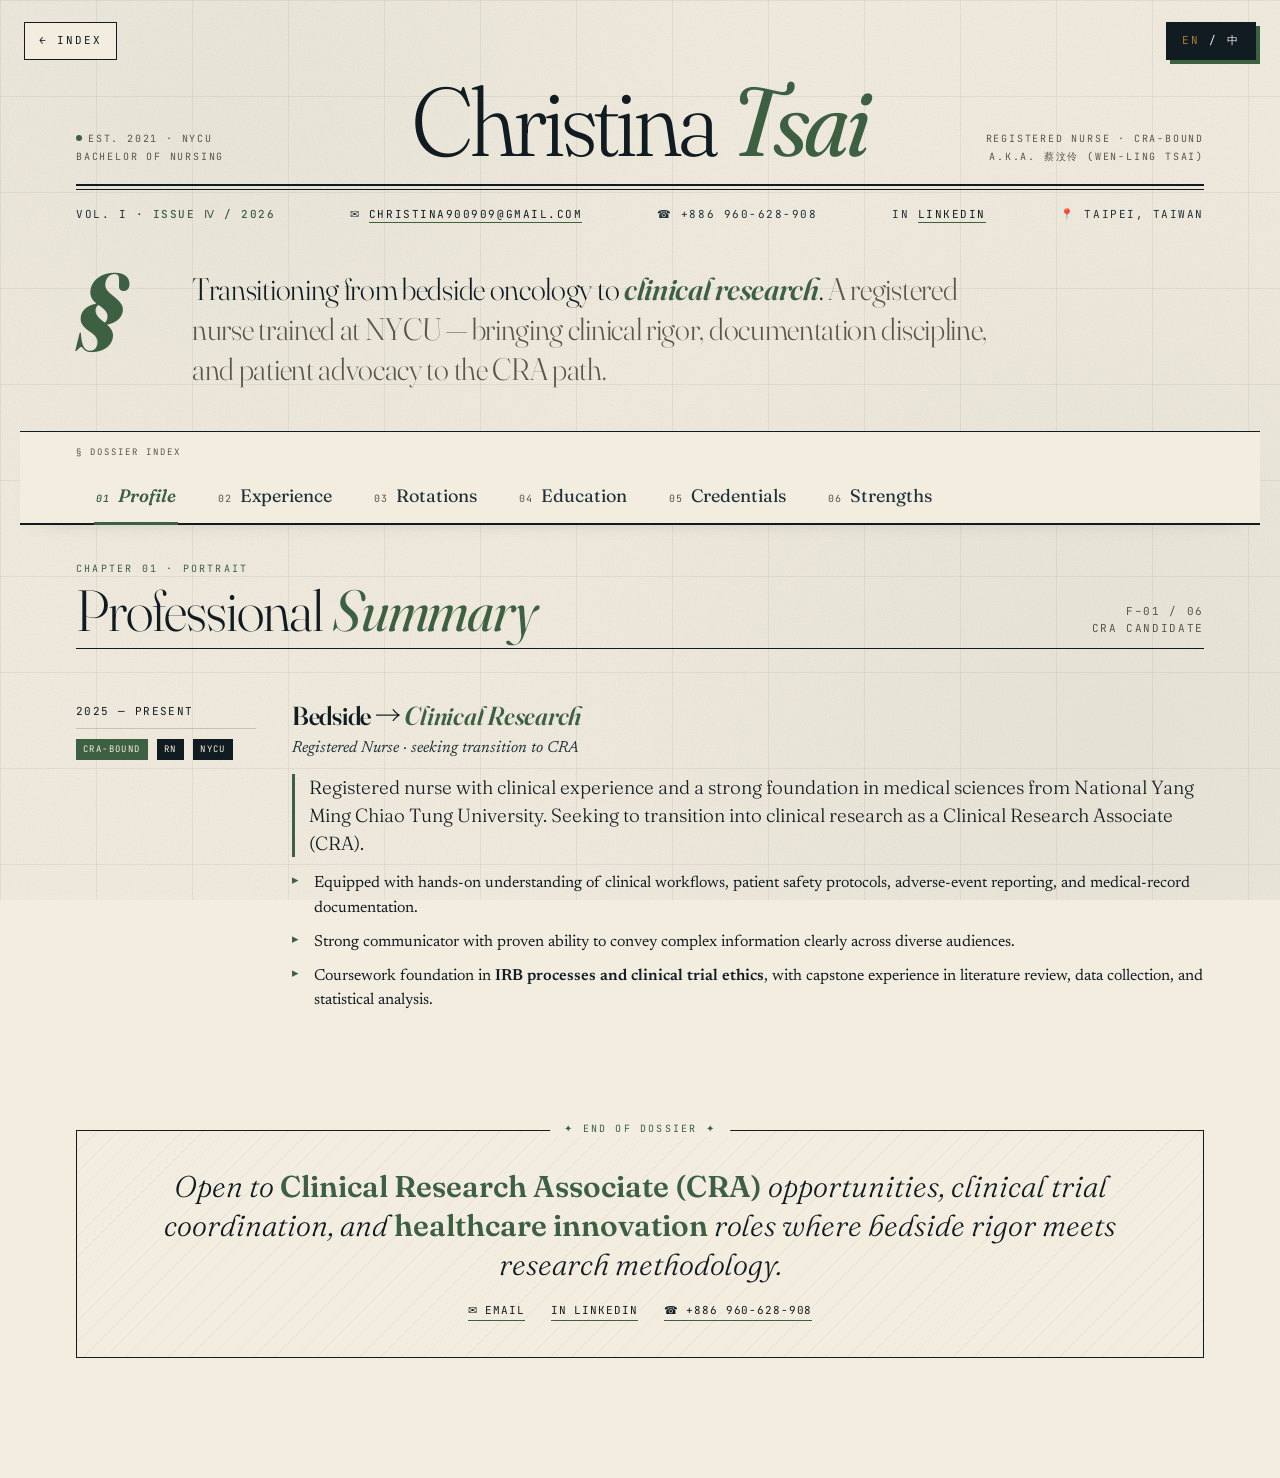
==== christina.html @ 812139dd "Split site into landing page + Eddie and Christina dossiers - index.html: new landing page with a tw" ====
<!DOCTYPE html>
<html lang="en">
<head>
<meta charset="UTF-8">
<meta name="viewport" content="width=device-width, initial-scale=1">
<title>Christina Tsai (蔡汶伶) — Clinical Dossier</title>
<link rel="preconnect" href="https://fonts.googleapis.com">
<link rel="preconnect" href="https://fonts.gstatic.com" crossorigin>
<link href="https://fonts.googleapis.com/css2?family=Fraunces:opsz,ital,wght@9..144,0,300;9..144,0,400;9..144,0,600;9..144,0,900;9..144,1,400&family=Newsreader:ital,wght@0,300;0,400;0,500;1,400&family=JetBrains+Mono:wght@300;400;500&family=Noto+Serif+TC:wght@300;400;600;900&display=swap" rel="stylesheet">
<style>
  :root {
    --ink: #111c22;
    --ink-2: #1f3139;
    --paper: #f3ede0;
    --paper-2: #e8dfca;
    --accent: #3d6043;       /* deep forest — Christina's signature */
    --accent-2: #a87d2a;     /* brass */
    --muted: #5a5648;
    --hair: rgba(17,28,34,.18);
  }

  * { box-sizing: border-box; margin: 0; padding: 0; }
  html, body { background: var(--paper); color: var(--ink); }
  body {
    font-family: "Newsreader", "Noto Serif TC", Georgia, serif;
    font-size: 17px;
    line-height: 1.55;
    font-weight: 400;
    min-height: 100vh;
    position: relative;
    overflow-x: hidden;
  }
  html[lang="zh-Hant"] body {
    font-family: "Noto Serif TC", "Newsreader", Georgia, serif;
    font-size: 16.5px;
    line-height: 1.7;
  }

  body::before {
    content: "";
    position: fixed; inset: 0;
    pointer-events: none;
    background-image:
      radial-gradient(circle at 18% 12%, rgba(61,96,67,.07), transparent 42%),
      radial-gradient(circle at 88% 82%, rgba(17,28,34,.07), transparent 48%),
      url("data:image/svg+xml;utf8,<svg xmlns='http://www.w3.org/2000/svg' width='220' height='220'><filter id='n'><feTurbulence type='fractalNoise' baseFrequency='0.85' numOctaves='2' seed='7'/><feColorMatrix values='0 0 0 0 0.06  0 0 0 0 0.12 0 0 0 0 0.09  0 0 0 0.13 0'/></filter><rect width='100%' height='100%' filter='url(%23n)'/></svg>");
    mix-blend-mode: multiply;
    opacity: .5;
    z-index: 1;
  }
  body::after {
    content: "";
    position: fixed; inset: 0;
    pointer-events: none;
    background-image:
      linear-gradient(var(--hair) 1px, transparent 1px),
      linear-gradient(90deg, var(--hair) 1px, transparent 1px);
    background-size: 96px 96px;
    opacity: .32;
    z-index: 0;
  }

  .shell {
    position: relative;
    z-index: 2;
    max-width: 1240px;
    margin: 0 auto;
    padding: 48px 56px 120px;
  }

  /* ============ TOP BAR (back + lang) ============ */
  .top-bar {
    position: fixed;
    top: 22px;
    left: 0; right: 0;
    z-index: 50;
    display: flex;
    justify-content: space-between;
    padding: 0 24px;
    pointer-events: none;
  }
  .top-bar > * { pointer-events: auto; }
  .back-link {
    background: var(--paper);
    color: var(--ink);
    border: 1px solid var(--ink);
    padding: 9px 14px 10px;
    font-family: "JetBrains Mono", monospace;
    font-size: 11px;
    letter-spacing: .18em;
    text-transform: uppercase;
    text-decoration: none;
    transition: all .25s ease;
  }
  .back-link:hover {
    background: var(--ink);
    color: var(--paper);
  }
  html[lang="zh-Hant"] .back-link {
    font-family: "Noto Serif TC", monospace;
    font-size: 12px;
    letter-spacing: .08em;
  }
  .lang-toggle {
    background: var(--ink);
    color: var(--paper);
    border: none;
    padding: 10px 16px 11px;
    font-family: "JetBrains Mono", monospace;
    font-size: 11px;
    letter-spacing: .18em;
    cursor: pointer;
    box-shadow: 4px 4px 0 var(--accent);
    transition: transform .25s ease, box-shadow .25s ease;
  }
  .lang-toggle:hover { transform: translate(-2px,-2px); box-shadow: 6px 6px 0 var(--accent); }
  .lang-toggle:active { transform: translate(2px,2px); box-shadow: 2px 2px 0 var(--accent); }
  .lang-toggle .curr { color: var(--accent-2); }

  /* ============ MASTHEAD ============ */
  .masthead {
    display: grid;
    grid-template-columns: 1fr auto 1fr;
    align-items: end;
    gap: 24px;
    padding-top: 30px;
    padding-bottom: 18px;
    border-bottom: 2px solid var(--ink);
    position: relative;
  }
  .masthead::after {
    content: "";
    position: absolute;
    left: 0; right: 0; bottom: -6px;
    border-bottom: 1px solid var(--ink);
  }
  .mast-meta {
    font-family: "JetBrains Mono", monospace;
    font-size: 10px;
    letter-spacing: .18em;
    text-transform: uppercase;
    color: var(--muted);
    line-height: 1.8;
  }
  html[lang="zh-Hant"] .mast-meta {
    font-family: "Noto Serif TC", monospace;
    letter-spacing: .08em;
    font-size: 11px;
  }
  .mast-meta.right { text-align: right; }
  .mast-meta .dot {
    display: inline-block;
    width: 6px; height: 6px;
    background: var(--accent);
    border-radius: 50%;
    margin-right: 6px;
    transform: translateY(-1px);
    animation: pulse 2.2s ease-in-out infinite;
  }
  @keyframes pulse { 0%,100%{opacity:1} 50%{opacity:.3} }

  .wordmark {
    font-family: "Fraunces", "Noto Serif TC", serif;
    font-variation-settings: "opsz" 144, "SOFT" 50;
    font-weight: 300;
    font-size: clamp(52px, 7.6vw, 104px);
    line-height: .9;
    letter-spacing: -.03em;
    text-align: center;
    white-space: nowrap;
  }
  html[lang="zh-Hant"] .wordmark {
    font-family: "Noto Serif TC", "Fraunces", serif;
    font-weight: 300;
    letter-spacing: .04em;
  }
  .wordmark em {
    font-style: italic;
    font-weight: 400;
    color: var(--accent);
  }
  html[lang="zh-Hant"] .wordmark em { font-style: normal; font-weight: 600; }

  .subline {
    margin-top: 20px;
    display: flex;
    justify-content: space-between;
    align-items: baseline;
    flex-wrap: wrap;
    gap: 12px;
    font-family: "JetBrains Mono", monospace;
    font-size: 11px;
    letter-spacing: .14em;
    text-transform: uppercase;
    color: var(--ink-2);
  }
  html[lang="zh-Hant"] .subline {
    font-family: "Noto Serif TC", monospace;
    letter-spacing: .04em;
  }
  .subline .issue { color: var(--accent); font-weight: 500; }

  /* ============ TAGLINE ============ */
  .tagline {
    margin: 46px 0 42px;
    display: grid;
    grid-template-columns: 80px 1fr;
    gap: 36px;
    align-items: start;
  }
  .tagline .num {
    font-family: "Fraunces", serif;
    font-weight: 900;
    font-size: 86px;
    line-height: .8;
    color: var(--accent);
    font-style: italic;
  }
  .tagline p {
    font-family: "Fraunces", "Noto Serif TC", serif;
    font-variation-settings: "opsz" 144;
    font-weight: 300;
    font-size: clamp(22px, 2.5vw, 31px);
    line-height: 1.3;
    letter-spacing: -.01em;
    max-width: 820px;
  }
  html[lang="zh-Hant"] .tagline p {
    font-family: "Noto Serif TC", "Fraunces", serif;
    line-height: 1.55;
    font-weight: 400;
  }
  .tagline p b { font-weight: 600; font-style: italic; color: var(--accent); }
  html[lang="zh-Hant"] .tagline p b { font-style: normal; }
  .tagline p .thin { color: var(--muted); }

  /* ============ TABS ============ */
  .tabs {
    position: sticky;
    top: 0;
    z-index: 20;
    background: var(--paper);
    padding: 14px 0 0;
    margin: 0 -56px 36px;
    padding-left: 56px;
    padding-right: 56px;
    border-top: 1px solid var(--ink);
    border-bottom: 2px solid var(--ink);
    box-shadow: 0 10px 24px -24px rgba(17,28,34,.5);
  }
  .tabs::before {
    content: "§ DOSSIER INDEX";
    display: block;
    font-family: "JetBrains Mono", monospace;
    font-size: 9px;
    letter-spacing: .22em;
    color: var(--muted);
    margin-bottom: 10px;
  }
  html[lang="zh-Hant"] .tabs::before {
    content: "§ 內容索引";
    font-family: "Noto Serif TC", monospace;
    font-size: 11px;
    letter-spacing: .2em;
  }
  .tab-list {
    display: flex;
    flex-wrap: wrap;
    gap: 2px;
    list-style: none;
    position: relative;
  }
  .tab-btn {
    appearance: none;
    background: transparent;
    border: none;
    color: var(--ink-2);
    font-family: "Fraunces", "Noto Serif TC", serif;
    font-weight: 400;
    font-size: 18px;
    padding: 14px 20px 16px;
    cursor: pointer;
    position: relative;
    transition: color .35s ease;
    display: flex;
    align-items: baseline;
    gap: 8px;
  }
  html[lang="zh-Hant"] .tab-btn {
    font-family: "Noto Serif TC", serif;
    letter-spacing: .05em;
  }
  .tab-btn .idx {
    font-family: "JetBrains Mono", monospace;
    font-size: 10px;
    color: var(--muted);
    letter-spacing: .1em;
  }
  .tab-btn:hover { color: var(--accent); }
  .tab-btn::after {
    content: "";
    position: absolute;
    left: 18px; right: 18px; bottom: -2px;
    height: 3px;
    background: var(--accent);
    transform: scaleX(0);
    transform-origin: left center;
    transition: transform .45s cubic-bezier(.7,.1,.2,1);
  }
  .tab-btn.active { color: var(--accent); font-style: italic; font-weight: 600; }
  html[lang="zh-Hant"] .tab-btn.active { font-style: normal; font-weight: 700; }
  .tab-btn.active .idx { color: var(--accent); }
  .tab-btn.active::after { transform: scaleX(1); }

  /* ============ PANELS ============ */
  .panels { position: relative; }
  .panel { display: none; animation: rise .7s cubic-bezier(.2,.7,.2,1) both; }
  .panel.active { display: block; }
  @keyframes rise {
    0% { opacity: 0; transform: translateY(18px); filter: blur(4px); }
    100% { opacity: 1; transform: none; filter: none; }
  }
  .panel > * { animation: rise .7s cubic-bezier(.2,.7,.2,1) both; }
  .panel > *:nth-child(1) { animation-delay: .05s; }
  .panel > *:nth-child(2) { animation-delay: .15s; }
  .panel > *:nth-child(3) { animation-delay: .25s; }
  .panel > *:nth-child(4) { animation-delay: .35s; }
  .panel > *:nth-child(5) { animation-delay: .45s; }

  .sec-head {
    display: grid;
    grid-template-columns: auto 1fr auto;
    align-items: end;
    gap: 24px;
    padding-bottom: 10px;
    margin-bottom: 28px;
    border-bottom: 1px solid var(--ink);
  }
  .sec-head .kicker {
    font-family: "JetBrains Mono", monospace;
    font-size: 10px;
    letter-spacing: .22em;
    color: var(--accent);
    text-transform: uppercase;
    display: block;
    margin-bottom: 6px;
  }
  html[lang="zh-Hant"] .sec-head .kicker {
    font-family: "Noto Serif TC", monospace;
    font-size: 12px;
    letter-spacing: .18em;
  }
  .sec-head h2 {
    font-family: "Fraunces", "Noto Serif TC", serif;
    font-variation-settings: "opsz" 144;
    font-weight: 300;
    font-size: clamp(36px, 5vw, 58px);
    line-height: .95;
    letter-spacing: -.02em;
  }
  html[lang="zh-Hant"] .sec-head h2 {
    font-family: "Noto Serif TC", serif;
    font-weight: 400;
    letter-spacing: .04em;
  }
  .sec-head h2 em { font-style: italic; color: var(--accent); font-weight: 400; }
  html[lang="zh-Hant"] .sec-head h2 em { font-style: normal; font-weight: 600; }
  .sec-head .folio {
    font-family: "JetBrains Mono", monospace;
    font-size: 11px;
    color: var(--muted);
    letter-spacing: .15em;
    text-align: right;
    line-height: 1.6;
  }
  html[lang="zh-Hant"] .sec-head .folio {
    font-family: "Noto Serif TC", monospace;
    letter-spacing: .08em;
  }

  .block {
    display: grid;
    grid-template-columns: 180px 1fr;
    gap: 36px;
    padding: 24px 0 28px;
    border-bottom: 1px dashed var(--hair);
  }
  .block:last-child { border-bottom: none; }
  .block-side {
    font-family: "JetBrains Mono", monospace;
    font-size: 10px;
    letter-spacing: .14em;
    text-transform: uppercase;
    color: var(--muted);
    line-height: 1.9;
  }
  html[lang="zh-Hant"] .block-side {
    font-family: "Noto Serif TC", monospace;
    font-size: 12px;
    letter-spacing: .06em;
  }
  .block-side .date {
    display: block;
    color: var(--ink);
    font-size: 11px;
    margin-bottom: 8px;
    padding-bottom: 6px;
    border-bottom: 1px solid var(--hair);
  }
  html[lang="zh-Hant"] .block-side .date { font-size: 13px; }
  .block-side .tag {
    display: inline-block;
    padding: 2px 7px;
    background: var(--ink);
    color: var(--paper);
    margin: 2px 2px 2px 0;
    font-size: 9px;
  }
  html[lang="zh-Hant"] .block-side .tag { font-size: 11px; padding: 2px 8px; }
  .block-side .tag.accent { background: var(--accent); }

  .block-body h3 {
    font-family: "Fraunces", "Noto Serif TC", serif;
    font-variation-settings: "opsz" 144;
    font-weight: 600;
    font-size: 26px;
    line-height: 1.18;
    letter-spacing: -.01em;
    margin-bottom: 4px;
  }
  html[lang="zh-Hant"] .block-body h3 {
    font-family: "Noto Serif TC", serif;
    letter-spacing: .02em;
  }
  .block-body h3 em { font-style: italic; color: var(--accent); }
  html[lang="zh-Hant"] .block-body h3 em { font-style: normal; }
  .block-body .role {
    font-family: "Newsreader", "Noto Serif TC", serif;
    font-style: italic;
    color: var(--ink-2);
    font-size: 16px;
    margin-bottom: 14px;
  }
  html[lang="zh-Hant"] .block-body .role { font-style: normal; font-size: 15px; }
  .block-body .lede {
    font-family: "Fraunces", "Noto Serif TC", serif;
    font-weight: 300;
    font-size: 19px;
    line-height: 1.45;
    color: var(--ink);
    margin-bottom: 14px;
    padding-left: 14px;
    border-left: 3px solid var(--accent);
  }
  html[lang="zh-Hant"] .block-body .lede {
    font-family: "Noto Serif TC", serif;
    font-weight: 400;
    font-size: 17px;
    line-height: 1.65;
  }
  .block-body ul { list-style: none; padding: 0; }
  .block-body li {
    position: relative;
    padding-left: 22px;
    margin-bottom: 9px;
    font-size: 16px;
    line-height: 1.55;
  }
  html[lang="zh-Hant"] .block-body li { font-size: 15.5px; line-height: 1.75; }
  .block-body li::before {
    content: "▸";
    position: absolute;
    left: 0; top: 0;
    color: var(--accent);
    font-size: 13px;
  }
  .block-body li b { color: var(--ink); font-weight: 600; }

  a {
    color: var(--ink);
    text-decoration: none;
    border-bottom: 1px solid var(--accent);
    padding-bottom: 1px;
    transition: all .25s ease;
  }
  a:hover { color: var(--accent); background: rgba(61,96,67,.1); }

  .sub-role {
    margin-top: 22px;
    padding-top: 14px;
    border-top: 1px dotted var(--hair);
  }
  .sub-role:first-child { margin-top: 0; padding-top: 0; border-top: none; }
  .sub-role h4 {
    font-family: "Fraunces", "Noto Serif TC", serif;
    font-weight: 600;
    font-style: italic;
    font-size: 19px;
    color: var(--ink);
    margin-bottom: 8px;
  }
  html[lang="zh-Hant"] .sub-role h4 {
    font-family: "Noto Serif TC", serif;
    font-style: normal;
    font-size: 17px;
  }
  .sub-role h4::before {
    content: "❋ ";
    color: var(--accent-2);
    font-style: normal;
  }

  /* SKILLS GRID */
  .skills-grid {
    display: grid;
    grid-template-columns: repeat(auto-fit, minmax(280px, 1fr));
    gap: 2px;
    background: var(--ink);
    border: 1px solid var(--ink);
    margin: 8px 0 40px;
  }
  .skill-card {
    background: var(--paper);
    padding: 22px 24px 26px;
    position: relative;
  }
  .skill-card::before {
    content: attr(data-num);
    position: absolute;
    top: 16px; right: 18px;
    font-family: "JetBrains Mono", monospace;
    font-size: 10px;
    color: var(--muted);
    letter-spacing: .1em;
  }
  .skill-card h4 {
    font-family: "JetBrains Mono", monospace;
    font-size: 10px;
    letter-spacing: .22em;
    text-transform: uppercase;
    color: var(--accent);
    margin-bottom: 10px;
  }
  html[lang="zh-Hant"] .skill-card h4 {
    font-family: "Noto Serif TC", monospace;
    font-size: 12px;
    letter-spacing: .14em;
  }
  .skill-card p {
    font-family: "Fraunces", "Noto Serif TC", serif;
    font-weight: 400;
    font-size: 16.5px;
    line-height: 1.45;
    color: var(--ink);
  }
  html[lang="zh-Hant"] .skill-card p {
    font-family: "Noto Serif TC", serif;
    font-size: 15.5px;
    line-height: 1.65;
  }
  .skill-card p em { font-style: italic; color: var(--ink-2); }
  html[lang="zh-Hant"] .skill-card p em { font-style: normal; color: var(--muted); }

  /* CERT LIST */
  .cert-list { list-style: none; padding: 0; margin-top: 8px; }
  .cert-list li {
    display: grid;
    grid-template-columns: 56px 1fr auto;
    gap: 18px;
    padding: 16px 0;
    border-bottom: 1px solid var(--hair);
    align-items: baseline;
  }
  .cert-list li:last-child { border-bottom: none; }
  .cert-list .glyph {
    font-family: "Fraunces", serif;
    font-style: italic;
    font-weight: 900;
    font-size: 28px;
    color: var(--accent);
    line-height: 1;
  }
  .cert-list .body h4 {
    font-family: "Fraunces", "Noto Serif TC", serif;
    font-weight: 600;
    font-size: 18px;
    line-height: 1.2;
    margin-bottom: 2px;
  }
  html[lang="zh-Hant"] .cert-list .body h4 {
    font-family: "Noto Serif TC", serif;
    font-size: 16.5px;
  }
  .cert-list .body p {
    font-size: 14.5px;
    color: var(--ink-2);
    font-style: italic;
  }
  html[lang="zh-Hant"] .cert-list .body p { font-style: normal; }
  .cert-list .date {
    font-family: "JetBrains Mono", monospace;
    font-size: 11px;
    color: var(--muted);
    letter-spacing: .1em;
  }

  /* COLOPHON */
  .colophon {
    margin-top: 80px;
    padding: 36px 40px;
    border: 1px solid var(--ink);
    position: relative;
    background: repeating-linear-gradient(135deg, transparent 0 14px, rgba(17,28,34,.035) 14px 15px);
  }
  .colophon::before {
    content: "✦ END OF DOSSIER ✦";
    position: absolute;
    top: -10px; left: 50%;
    transform: translateX(-50%);
    background: var(--paper);
    padding: 0 14px;
    font-family: "JetBrains Mono", monospace;
    font-size: 10px;
    letter-spacing: .22em;
    color: var(--accent);
  }
  html[lang="zh-Hant"] .colophon::before {
    content: "✦ 全文完 ✦";
    font-family: "Noto Serif TC", monospace;
    font-size: 12px;
    letter-spacing: .2em;
  }
  .colophon h3 {
    font-family: "Fraunces", "Noto Serif TC", serif;
    font-weight: 300;
    font-style: italic;
    font-size: clamp(22px, 3vw, 30px);
    line-height: 1.3;
    text-align: center;
    margin-bottom: 14px;
  }
  html[lang="zh-Hant"] .colophon h3 {
    font-family: "Noto Serif TC", serif;
    font-style: normal;
    font-weight: 400;
    line-height: 1.6;
  }
  .colophon h3 b { font-style: normal; font-weight: 600; color: var(--accent); }
  .colophon .links {
    display: flex;
    flex-wrap: wrap;
    justify-content: center;
    gap: 14px 26px;
    font-family: "JetBrains Mono", monospace;
    font-size: 11px;
    letter-spacing: .08em;
    text-transform: uppercase;
    margin-top: 18px;
  }
  html[lang="zh-Hant"] .colophon .links { font-family: "Noto Serif TC", monospace; font-size: 12px; }

  /* RESPONSIVE */
  @media (max-width: 820px) {
    .shell { padding: 70px 22px 80px; }
    .tabs { margin: 0 -22px 28px; padding-left: 22px; padding-right: 22px; }
    .masthead { grid-template-columns: 1fr; text-align: center; padding-top: 10px; }
    .mast-meta, .mast-meta.right { text-align: center; }
    .wordmark { font-size: 46px; white-space: normal; }
    .tagline { grid-template-columns: 1fr; gap: 10px; }
    .tagline .num { font-size: 58px; }
    .block { grid-template-columns: 1fr; gap: 14px; }
    .block-side { display: flex; flex-wrap: wrap; gap: 8px; }
    .block-side .date { border: none; padding: 0; margin: 0; }
    .sec-head { grid-template-columns: 1fr; }
    .sec-head .folio { text-align: left; }
    .tab-btn { font-size: 15px; padding: 10px 12px 12px; }
    .top-bar { top: 12px; padding: 0 14px; }
    .back-link, .lang-toggle { padding: 8px 12px; font-size: 10px; }
    .cert-list li { grid-template-columns: 40px 1fr; }
    .cert-list .date { grid-column: 2; }
  }

  /* PRINT */
  @media print {
    @page { size: A4; margin: 14mm 14mm; }
    body { background: #fff; font-size: 10pt; color: #000; }
    body::before, body::after { display: none; }
    .shell { padding: 0; max-width: none; }
    .tabs, .top-bar { display: none; }
    .panel { display: block !important; animation: none; page-break-inside: avoid; margin-bottom: 14pt; }
    .panel > * { animation: none; }
    a { color: var(--accent); border-bottom: none; }
    .tagline .num, .cert-list .glyph, .sec-head .kicker, .skill-card h4 { color: var(--accent); }
  }
</style>
</head>
<body>

<div class="top-bar">
  <a class="back-link" href="index.html" data-zh="← 返回首頁">← INDEX</a>
  <button class="lang-toggle" id="langToggle" aria-label="Toggle language">
    <span class="curr">EN</span> / 中
  </button>
</div>

<div class="shell">

  <!-- ============ MASTHEAD ============ -->
  <header class="masthead">
    <div class="mast-meta" data-zh="國立陽明交通大學<br>護理學系 · 2021–2025">
      <span class="dot"></span>EST. 2021 · NYCU<br>
      BACHELOR OF NURSING
    </div>
    <div class="wordmark" data-zh="蔡<em>汶伶</em>">Christina <em>Tsai</em></div>
    <div class="mast-meta right" data-zh="註冊護理師 · 邁向 CRA<br>英文名 CHRISTINA TSAI">
      REGISTERED NURSE · CRA-BOUND<br>
      A.K.A. 蔡汶伶 (WEN-LING TSAI)
    </div>
  </header>

  <div class="subline">
    <span data-zh="第一卷 · <span class='issue'>2026 第四期</span>">VOL. I · <span class="issue">ISSUE Ⅳ / 2026</span></span>
    <span>✉ <a href="mailto:christina900909@gmail.com">christina900909@gmail.com</a></span>
    <span>☎ +886 960-628-908</span>
    <span>in <a href="https://www.linkedin.com/in/wenling-tsai-327427370">linkedin</a></span>
    <span data-zh="📍 台北，台灣">📍 TAIPEI, TAIWAN</span>
  </div>

  <!-- ============ TAGLINE ============ -->
  <section class="tagline">
    <div class="num">§</div>
    <p data-zh="從腫瘤科臨床護理，邁向<b>臨床研究</b>。<span class='thin'>陽明交大護理出身的註冊護理師，將臨床嚴謹、文件紀律與病人倡權帶入 CRA 之路。</span>">
      Transitioning from bedside oncology to <b>clinical research</b>.
      <span class="thin">A registered nurse trained at NYCU — bringing clinical rigor, documentation discipline, and patient advocacy to the CRA path.</span>
    </p>
  </section>

  <!-- ============ TABS ============ -->
  <nav class="tabs" aria-label="Dossier sections">
    <ul class="tab-list" role="tablist">
      <li><button class="tab-btn active" data-tab="profile"><span class="idx">01</span><span class="tab-label" data-zh="摘要">Profile</span></button></li>
      <li><button class="tab-btn" data-tab="experience"><span class="idx">02</span><span class="tab-label" data-zh="經歷">Experience</span></button></li>
      <li><button class="tab-btn" data-tab="rotations"><span class="idx">03</span><span class="tab-label" data-zh="實習">Rotations</span></button></li>
      <li><button class="tab-btn" data-tab="education"><span class="idx">04</span><span class="tab-label" data-zh="學歷">Education</span></button></li>
      <li><button class="tab-btn" data-tab="credentials"><span class="idx">05</span><span class="tab-label" data-zh="證照">Credentials</span></button></li>
      <li><button class="tab-btn" data-tab="strengths"><span class="idx">06</span><span class="tab-label" data-zh="特質">Strengths</span></button></li>
    </ul>
  </nav>

  <!-- ============ PANELS ============ -->
  <div class="panels">

    <!-- ========= PROFILE ========= -->
    <section class="panel active" id="profile">
      <div class="sec-head">
        <div>
          <span class="kicker" data-zh="第一章 · 側寫">Chapter 01 · Portrait</span>
          <h2 data-zh="專業 <em>摘要</em>">Professional <em>Summary</em></h2>
        </div>
        <div></div>
        <div class="folio" data-zh="第 01 章 / 共 06 章<br>CRA 候選人">F–01 / 06<br>CRA CANDIDATE</div>
      </div>

      <div class="block">
        <div class="block-side">
          <span class="date" data-zh="2025 — 至今">2025 — PRESENT</span>
          <span class="tag accent" data-zh="邁向 CRA">CRA-BOUND</span>
          <span class="tag" data-zh="護理師">RN</span>
          <span class="tag">NYCU</span>
        </div>
        <div class="block-body">
          <h3 data-zh="臨床照護 → <em>臨床研究</em>">Bedside → <em>Clinical Research</em></h3>
          <div class="role" data-zh="註冊護理師 · 尋求轉入 CRA 角色">Registered Nurse · seeking transition to CRA</div>
          <p class="lede" data-zh="具備臨床經驗與扎實醫學基礎的註冊護理師，畢業於國立陽明交通大學。期望以臨床試驗監測員 (CRA) 身分進入臨床研究領域，將臨床工作流程、病人安全規範、不良事件通報與病歷文件管理的實務經驗延伸至研究現場。具備將複雜資訊以清晰語言傳達給不同對象的強溝通能力。">
            Registered nurse with clinical experience and a strong foundation in medical sciences from National Yang Ming Chiao Tung University. Seeking to transition into clinical research as a Clinical Research Associate (CRA).
          </p>
          <ul>
            <li data-zh="熟悉臨床工作流程、病人安全規範、不良事件辨識與通報、病歷與用藥文件管理。">Equipped with hands-on understanding of clinical workflows, patient safety protocols, adverse-event reporting, and medical-record documentation.</li>
            <li data-zh="具備將複雜資訊以清晰、結構化、易於理解的語言傳達給不同背景對象的強溝通能力。">Strong communicator with proven ability to convey complex information clearly across diverse audiences.</li>
            <li data-zh="學程中奠定 <b>IRB 流程與臨床試驗倫理</b> 的基礎，具文獻回顧、資料收集與統計分析經驗。">Coursework foundation in <b>IRB processes and clinical trial ethics</b>, with capstone experience in literature review, data collection, and statistical analysis.</li>
          </ul>
        </div>
      </div>
    </section>

    <!-- ========= EXPERIENCE ========= -->
    <section class="panel" id="experience">
      <div class="sec-head">
        <div>
          <span class="kicker" data-zh="第二章 · 實務">Chapter 02 · Practice</span>
          <h2 data-zh="臨床 <em>經歷</em>">Clinical <em>Experience</em></h2>
        </div>
        <div></div>
        <div class="folio" data-zh="第 02 章 / 共 06 章<br>臨床 · 教學">F–02 / 06<br>BEDSIDE · TEACHING</div>
      </div>

      <div class="block">
        <div class="block-side">
          <span class="date" data-zh="2025.10 — 2026.01">OCT 2025 — JAN 2026</span>
          <span class="tag accent" data-zh="台大癌醫">NTU CANCER CTR</span>
          <span class="tag" data-zh="腫瘤外科">ONCOLOGY</span>
          <span class="tag" data-zh="護病比 1:6">RN 1:6</span>
        </div>
        <div class="block-body">
          <h3 data-zh="註冊護理師 — <em>台大癌醫中心</em>">Registered Nurse — <em>NTU Cancer Center</em></h3>
          <div class="role" data-zh="一般腫瘤外科病房 · 護病比 1:6">General Oncology Surgery Ward · Nurse-to-patient ratio 1:6</div>
          <p class="lede" data-zh="於高量能且須符合稽查標準的外科病房擔任第一線腫瘤護理 — 執行病人評估、化療給藥與不良事件監測，符合醫院與法規要求。">
            Front-line oncology nursing in a high-volume, audit-ready surgical ward — executing patient assessment, chemotherapy administration, and adverse-event surveillance under hospital and regulatory standards.
          </p>
          <ul>
            <li data-zh="依醫囑執行腫瘤病人的完整評估、生命徵象監測與護理介入。">Conducted comprehensive patient assessments, vital-sign monitoring, and nursing interventions per physician orders.</li>
            <li data-zh="維護精確完整的病歷、護理紀錄與給藥文件。">Maintained accurate and detailed medical records, nursing notes, and medication administration documentation.</li>
            <li data-zh="參與<b>不良事件 (AE) 辨識與通報流程</b>，符合院內與法規安全規範。">Participated in <b>adverse-event (AE) identification and incident reporting</b> in compliance with hospital and regulatory safety protocols.</li>
            <li data-zh="與醫師、藥師、社工等跨領域團隊協作，提供以病人為中心的照護。">Collaborated with interdisciplinary healthcare teams — physicians, pharmacists, social workers — to deliver patient-centered care.</li>
            <li data-zh="給藥並即時監測病人反應，將藥理學知識應用於臨床現場。">Administered medications and monitored patient responses, applying pharmacology knowledge in real-time clinical settings.</li>
          </ul>
        </div>
      </div>

      <div class="block">
        <div class="block-side">
          <span class="date" data-zh="2021.06 — 2025.09">JUN 2021 — SEP 2025</span>
          <span class="tag" data-zh="家教">TUTOR</span>
          <span class="tag" data-zh="教學">EDUCATION</span>
          <span class="tag" data-zh="四年">4 YEARS</span>
        </div>
        <div class="block-body">
          <h3 data-zh="家教 <em>— 國中與國小</em>">Private Tutor <em>— Junior High &amp; Elementary</em></h3>
          <div class="role" data-zh="自僱 · 多位學生組合">Self-employed · multi-student portfolio</div>
          <ul>
            <li data-zh="為不同學習需求學生設計個別化教案與教學策略。">Designed individualized lesson plans and adapted teaching strategies for diverse learners.</li>
            <li data-zh="<b>提升學生英文段考成績 30 分</b>，協助學生通過 GEPT Kids 累積 7 顆星，促成學習動機與成就感。"><b>Raised students' English exam scores by 30 points</b> and helped them earn 7 stars in GEPT Kids, reinforcing motivation and achievement.</li>
            <li data-zh="以清晰、結構化、易理解的語言傳達複雜學術概念。">Communicated complex academic concepts in clear, structured, and accessible language.</li>
            <li data-zh="獨立管理多位學生的課程排程，展現時間管理與組織能力。">Managed independent scheduling across multiple students — demonstrated time management and organization.</li>
            <li data-zh="透過持續溝通與進度回饋，與學生及家長建立穩固信任關係。">Built strong rapport with students and parents through consistent communication and progress updates.</li>
          </ul>
        </div>
      </div>
    </section>

    <!-- ========= ROTATIONS ========= -->
    <section class="panel" id="rotations">
      <div class="sec-head">
        <div>
          <span class="kicker" data-zh="第三章 · 病房">Chapter 03 · Wards</span>
          <h2 data-zh="臨床 <em>實習</em>">Clinical <em>Rotations</em></h2>
        </div>
        <div></div>
        <div class="folio" data-zh="第 03 章 / 共 06 章<br>北榮 · 台大 · 社區">F–03 / 06<br>TVGH · NTUH · COMMUNITY</div>
      </div>

      <div class="block">
        <div class="block-side">
          <span class="date" data-zh="2022.12 — 2025.04">DEC 2022 — APR 2025</span>
          <span class="tag" data-zh="八科">8 SPECIALTIES</span>
          <span class="tag" data-zh="約 30 位">~30 CASES</span>
          <span class="tag accent" data-zh="三院區">3 SITES</span>
        </div>
        <div class="block-body">
          <h3 data-zh="臨床實習 <em>— 八科輪調，約 30 位個案</em>">Clinical Practicum <em>— 8 specialties, ~30 cases</em></h3>
          <div class="role" data-zh="於台北主要教學醫院輪訓實習護生">Student nurse across Taipei's leading teaching hospitals</div>

          <div class="sub-role">
            <h4 data-zh="台北榮民總醫院 (TVGH)">Taipei Veterans General Hospital (TVGH)</h4>
            <ul>
              <li data-zh="輪調 <b>八個專科</b> — 心臟內科、泌尿外科、神經內科、神經外科、一般外科、婦科、兒科、精神科，每科一個月。">Rotated through <b>8 specialties</b> — Cardiology, Urology, Neurology, Neurosurgery, General Surgery, Gynecology, Pediatrics, and Psychiatry — one month each.</li>
              <li data-zh="根據不同科別的臨床個案了解入院治療目標與既往病史，綜合個案身心狀況與獨特性給予客製化照護；照護過約 30 位個案。">Delivered individualized care for ~30 patients by integrating admission goals, medical history, and each patient's psychosocial context.</li>
              <li data-zh="觀察並實際參與醫病溝通模式，學習跨角色對話的臨床現場。">Observed and actively participated in physician–patient communication models at the bedside.</li>
            </ul>
          </div>

          <div class="sub-role">
            <h4 data-zh="台大醫院總院 — 心臟外科 · 2024.07">NTU Hospital Main Branch — Cardiac Surgery, Jul 2024</h4>
            <ul>
              <li data-zh="針對重大手術個案，透過多次訪談與床邊陪伴建立治療關係。">Built therapeutic relationships with major-surgery patients through repeated interviews and bedside presence.</li>
              <li data-zh="協助醫師、病人、家屬召開醫療會議，釐清並討論後續治療方向。">Facilitated multidisciplinary meetings with physicians, patients, and families to clarify future treatment directions.</li>
            </ul>
          </div>

          <div class="sub-role">
            <h4 data-zh="社區實習 — 北投吉慶里 · 2024.11 — 2025.01">Community Health Practicum — Beitou Jiqing-Li · Nov 2024 – Jan 2025</h4>
            <ul>
              <li data-zh="在專案中綜合評估里內地理位置、環境、經濟、社會福利、健康狀況與資源盤點，與團隊分工合作。">Team-based community assessment covering geography, environment, economy, social welfare, health status, and resource inventory.</li>
              <li data-zh="以 <b>超慢跑</b> 為主要介入措施，設計前後測問卷，推動預防失智症衛教。">Designed a dementia-prevention education intervention using <b>slow-jogging</b> as the core activity, with pre/post questionnaires.</li>
              <li data-zh="後續追蹤成效 1 個月，於約 30 名里民中 <b>提升活動意願 40%</b>。">Followed up for one month and <b>lifted resident participation intention by 40%</b> across ~30 community members.</li>
            </ul>
          </div>
        </div>
      </div>
    </section>

    <!-- ========= EDUCATION ========= -->
    <section class="panel" id="education">
      <div class="sec-head">
        <div>
          <span class="kicker" data-zh="第四章 · 學術">Chapter 04 · Academia</span>
          <h2 data-zh="學歷">Education</h2>
        </div>
        <div></div>
        <div class="folio" data-zh="第 04 章 / 共 06 章<br>護理學士 · 陽明交大">F–04 / 06<br>BSN · NYCU</div>
      </div>

      <div class="block">
        <div class="block-side">
          <span class="date">2021 — 2025</span>
          <span class="tag" data-zh="護理學士">BSN</span>
          <span class="tag accent" data-zh="陽明交大">NYCU</span>
        </div>
        <div class="block-body">
          <h3 data-zh="國立陽明交通大學 <em>(NYCU)</em>">National Yang Ming Chiao Tung University <em>(NYCU)</em></h3>
          <div class="role" data-zh="護理學 學士 · 四年制">Bachelor of Science in Nursing · 4-year program</div>
          <p class="lede" data-zh="四年學程融合生醫科學基礎、臨床訓練、研究方法與醫療倫理，奠定扎實的護理專業與研究素養。">
            A four-year program blending foundational biomedical sciences with clinical training, research methods, and healthcare ethics.
          </p>
          <ul>
            <li data-zh="<b>主要課程：</b>健康評估與護理措施、生物統計、流行病學、藥理學、實證護理、研究倫理、成人護理、護理研究概論、護理管理與行政概論。"><b>Relevant coursework:</b> Research Methods, Biostatistics, Epidemiology, Pharmacology, Evidence-Based Nursing, Research Ethics, Health Assessment, Adult Nursing, Nursing Management.</li>
            <li data-zh="完成畢業專題 — 文獻回顧、資料收集與統計分析。">Completed capstone project involving literature review, data collection, and statistical analysis.</li>
            <li data-zh="於課程中奠定 <b>IRB 流程與臨床試驗倫理</b> 的基礎知識。">Gained foundational knowledge of <b>IRB processes and clinical trial ethics</b> through coursework.</li>
          </ul>
        </div>
      </div>
    </section>

    <!-- ========= CREDENTIALS ========= -->
    <section class="panel" id="credentials">
      <div class="sec-head">
        <div>
          <span class="kicker" data-zh="第五章 · 工具庫">Chapter 05 · Toolkit</span>
          <h2 data-zh="技能與 <em>證照</em>">Skills &amp; <em>Certifications</em></h2>
        </div>
        <div></div>
        <div class="folio" data-zh="第 05 章 / 共 06 章<br>執照 · 工具">F–05 / 06<br>LICENSES · TOOLS</div>
      </div>

      <div class="skills-grid">
        <div class="skill-card" data-num="/01">
          <h4 data-zh="臨床與醫療">Clinical &amp; Medical</h4>
          <p data-zh="病人評估與監測、病歷文件管理、不良事件通報、藥理學與給藥作業">Patient assessment &amp; monitoring, medical record documentation, adverse-event reporting, pharmacology &amp; medication administration</p>
        </div>
        <div class="skill-card" data-num="/02">
          <h4 data-zh="溝通與人際">Communication</h4>
          <p data-zh="跨領域團隊合作、醫療術語流暢、教學與教育訓練、利害關係人溝通">Cross-functional team collaboration, medical terminology fluency, training &amp; education delivery, stakeholder communication</p>
        </div>
        <div class="skill-card" data-num="/03">
          <h4 data-zh="研究與分析">Research &amp; Analytical</h4>
          <p data-zh="文獻回顧與資料收集、生物統計基礎、實證醫學實務、研究倫理與 IRB 概念">Literature review &amp; data collection, biostatistics fundamentals, evidence-based practice, research ethics &amp; IRB awareness</p>
        </div>
        <div class="skill-card" data-num="/04">
          <h4 data-zh="專業特質">Professional Attributes</h4>
          <p data-zh="細心有條理、具獨立作業能力、彈性高且學習力強、英語讀寫流暢">Detail-oriented &amp; organized, independent work capability, adaptable &amp; quick learner, proficient English reading/writing</p>
        </div>
        <div class="skill-card" data-num="/05">
          <h4 data-zh="語言">Languages</h4>
          <p data-zh="中文 <em>(母語)</em> · 英語 <em>(IELTS 7.5)</em>">Mandarin <em>(native)</em> · English <em>(IELTS 7.5)</em></p>
        </div>
        <div class="skill-card" data-num="/06">
          <h4 data-zh="工具">Digital Tools</h4>
          <p data-zh="Microsoft Office、ChatGPT、NotebookLM、Claude Code、Google Gemini">Microsoft Office Suite, ChatGPT, NotebookLM, Claude Code, Google Gemini</p>
        </div>
      </div>

      <ul class="cert-list">
        <li>
          <div class="glyph">※</div>
          <div class="body">
            <h4 data-zh="中華民國護理師執照">Registered Nurse License · Taiwan</h4>
            <p data-zh="通過國家考試的合格註冊護理師。">Licensed to practice as a registered nurse in Taiwan.</p>
          </div>
          <div class="date">AUG 2025</div>
        </li>
        <li>
          <div class="glyph">✦</div>
          <div class="body">
            <h4 data-zh="ICH-GCP 國際認證">ICH-GCP International Certificate</h4>
            <p data-zh="國際臨床試驗規範 (Good Clinical Practice) 認證。">Good Clinical Practice — international standard for clinical trials.</p>
          </div>
          <div class="date">MAR 2026</div>
        </li>
        <li>
          <div class="glyph">◈</div>
          <div class="body">
            <h4>IELTS 7.5</h4>
            <p data-zh="國際英語檢定 — 英語讀寫流暢。">International English Language Testing System — proficient reading and writing.</p>
          </div>
          <div class="date">SEP 2025</div>
        </li>
        <li>
          <div class="glyph">✚</div>
          <div class="body">
            <h4 data-zh="BLS 基本救命術">BLS · Basic Life Support</h4>
            <p data-zh="基本生命救命術證照。">Certified in adult and pediatric basic life support.</p>
          </div>
          <div class="date">MAR 2025</div>
        </li>
      </ul>
    </section>

    <!-- ========= STRENGTHS ========= -->
    <section class="panel" id="strengths">
      <div class="sec-head">
        <div>
          <span class="kicker" data-zh="第六章 · 性格">Chapter 06 · Character</span>
          <h2 data-zh="特質與 <em>興趣</em>">Strengths &amp; <em>Interests</em></h2>
        </div>
        <div></div>
        <div class="folio" data-zh="第 06 章 / 共 06 章<br>我是誰">F–06 / 06<br>WHO I AM</div>
      </div>

      <div class="block">
        <div class="block-side">
          <span class="date" data-zh="核心特質">CORE TRAITS</span>
          <span class="tag" data-zh="細心">DETAIL</span>
          <span class="tag" data-zh="同理心">EMPATHY</span>
          <span class="tag" data-zh="自主學習">SELF-DIRECTED</span>
          <span class="tag accent" data-zh="抗壓性">RESILIENCE</span>
        </div>
        <div class="block-body">

          <div class="sub-role">
            <h4 data-zh="細心與文件管理">Attention to Detail &amp; Documentation</h4>
            <ul>
              <li data-zh="在護理工作中持續執行病人多方評估，並將因果關係整理為完整護理紀錄歸檔，養成對臨床文件精準度與完整性的高度要求。">Continuously perform multi-faceted patient assessments and compile cause-effect relationships into structured nursing records — developing high standards for clinical documentation precision and completeness.</li>
              <li data-zh="於常規照護與突發狀況並行時，在高壓環境下維持工作品質與判斷力。">Maintain judgment and quality under high-pressure environments where routine care and sudden events collide.</li>
            </ul>
          </div>

          <div class="sub-role">
            <h4 data-zh="跨領域溝通協調">Cross-Functional Communication</h4>
            <ul>
              <li data-zh="大學期間籌辦烘焙社與青幼社活動，負責跨部門協調與資源分配，訓練出專案規劃與團隊合作的執行力。">Organized university baking club and youth-service club events — handling cross-departmental coordination and resource allocation; built project-planning and teamwork execution.</li>
              <li data-zh="護理工作期間頻繁與不同科室、病人、家屬溝通，善於依據對象調整溝通語言與方式。">Frequent communication with different departments, patients, and families; skilled at adjusting language and approach to each audience.</li>
            </ul>
          </div>

          <div class="sub-role">
            <h4 data-zh="同理心與利害關係人管理">Empathy &amp; Stakeholder Management</h4>
            <ul>
              <li data-zh="面對病人與家屬的多元需求，能同理其立場並妥善回應 — 此能力可直接轉化到臨床試驗中，與研究者和受試者的互動與關係維護。">Empathize with the diverse needs of patients and families — a skill directly transferable to CRA interactions with investigators and study subjects.</li>
            </ul>
          </div>

          <div class="sub-role">
            <h4 data-zh="自主學習與好奇心">Self-Directed Learning &amp; Curiosity</h4>
            <ul>
              <li data-zh="大學期間自主考取 <b>烘焙丙級證照</b> 與 <b>潛水證照</b>，展現將陌生知識內化為實作能力的自學力與行動力。">Independently earned a <b>baking Grade-C certificate</b> and a <b>diving license</b> during university — proving the ability to internalize unfamiliar knowledge into practice.</li>
              <li data-zh="目前自行摸索 AI 程式工具 (ChatGPT、Claude、NotebookLM) 應用於專案自動化與工作流程優化。">Currently exploring AI tools (ChatGPT, Claude, NotebookLM) for workflow automation and project optimization.</li>
            </ul>
          </div>

        </div>
      </div>
    </section>

  </div>

  <!-- ============ COLOPHON ============ -->
  <footer class="colophon">
    <h3 data-zh="歡迎洽談：<b>臨床試驗監測員 (CRA)</b> 職缺、臨床試驗協調工作，以及將臨床嚴謹帶入研究方法的 <b>醫療創新</b> 職位。">
      Open to <b>Clinical Research Associate (CRA)</b> opportunities, clinical trial coordination, and <b>healthcare innovation</b> roles where bedside rigor meets research methodology.
    </h3>
    <div class="links">
      <a href="mailto:christina900909@gmail.com" data-zh="✉ 電子郵件">✉ EMAIL</a>
      <a href="https://www.linkedin.com/in/wenling-tsai-327427370">in LINKEDIN</a>
      <a href="tel:+886960628908">☎ +886 960-628-908</a>
    </div>
  </footer>

</div>

<script>
  // ========== TAB NAV ==========
  const tabs = document.querySelectorAll('.tab-btn');
  const panels = document.querySelectorAll('.panel');
  tabs.forEach(btn => {
    btn.addEventListener('click', () => {
      const id = btn.dataset.tab;
      tabs.forEach(t => t.classList.toggle('active', t === btn));
      panels.forEach(p => {
        const isActive = p.id === id;
        p.classList.toggle('active', isActive);
        if (isActive) {
          p.style.animation = 'none';
          void p.offsetWidth;
          p.style.animation = '';
          p.querySelectorAll(':scope > *').forEach(el => {
            el.style.animation = 'none';
            void el.offsetWidth;
            el.style.animation = '';
          });
        }
      });
      document.querySelector('.tabs').scrollIntoView({ behavior: 'smooth', block: 'start' });
    });
  });

  document.addEventListener('keydown', (e) => {
    if (e.target.matches('input, textarea')) return;
    const active = document.querySelector('.tab-btn.active');
    const list = Array.from(tabs);
    const i = list.indexOf(active);
    if (e.key === 'ArrowRight') list[(i + 1) % list.length].click();
    if (e.key === 'ArrowLeft')  list[(i - 1 + list.length) % list.length].click();
  });

  // ========== LANGUAGE TOGGLE ==========
  const translatable = document.querySelectorAll('[data-zh]');
  translatable.forEach(el => { el.dataset.en = el.innerHTML; });

  const toggle = document.getElementById('langToggle');

  function setLang(lang) {
    translatable.forEach(el => {
      el.innerHTML = el.dataset[lang === 'zh' ? 'zh' : 'en'];
    });
    document.documentElement.lang = lang === 'zh' ? 'zh-Hant' : 'en';
    toggle.innerHTML = lang === 'zh'
      ? 'EN / <span class="curr">中</span>'
      : '<span class="curr">EN</span> / 中';
    try { localStorage.setItem('lang', lang); } catch(e) {}
  }

  toggle.addEventListener('click', () => {
    const curr = document.documentElement.lang === 'zh-Hant' ? 'zh' : 'en';
    setLang(curr === 'en' ? 'zh' : 'en');
  });

  try {
    const saved = localStorage.getItem('lang');
    if (saved === 'zh') setLang('zh');
  } catch(e) {}
</script>
</body>
</html>
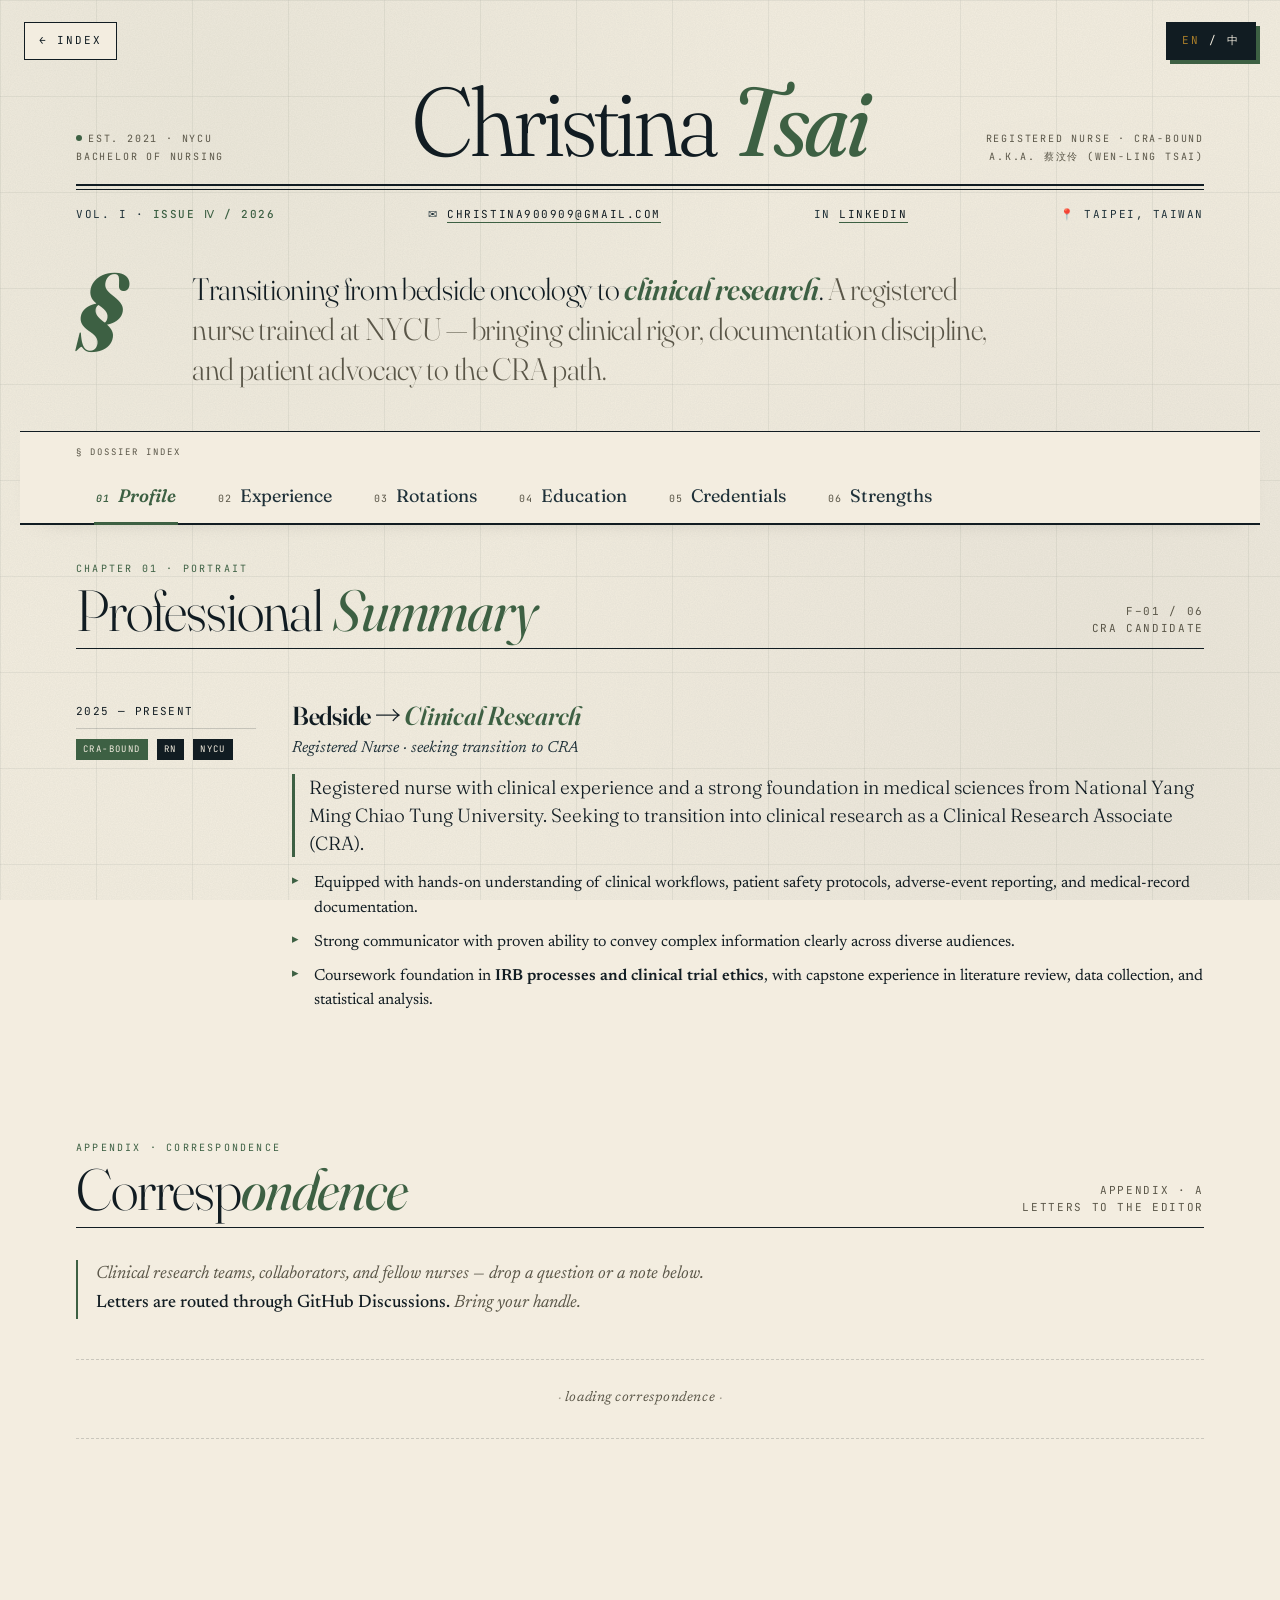
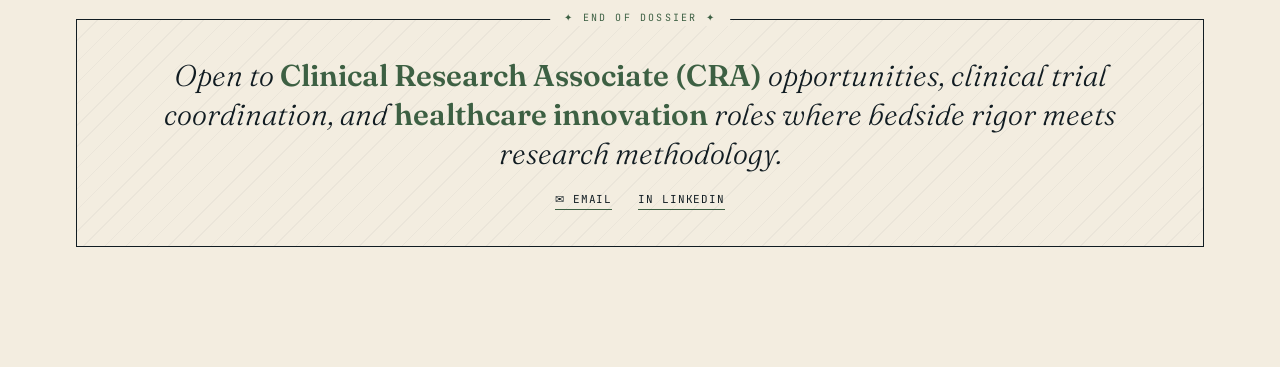
==== commit 4ceb28c1: "Add Office Hours / Correspondence Q&A section with Giscus - Integrate Giscus (GitHub Discussions) on" ====
--- a/christina.html
+++ b/christina.html
@@ -721,7 +721,6 @@
   <div class="subline">
     <span data-zh="第一卷 · <span class='issue'>2026 第四期</span>">VOL. I · <span class="issue">ISSUE Ⅳ / 2026</span></span>
     <span>✉ <a href="mailto:christina900909@gmail.com">christina900909@gmail.com</a></span>
-    <span>☎ +886 960-628-908</span>
     <span>in <a href="https://www.linkedin.com/in/wenling-tsai-327427370">linkedin</a></span>
     <span data-zh="📍 台北，台灣">📍 TAIPEI, TAIWAN</span>
   </div>
@@ -1053,6 +1052,90 @@
 
   </div>
 
+  <!-- ============ CORRESPONDENCE / Q&A ============ -->
+  <style>
+    .qa { margin-top: 90px; position: relative; z-index: 2; }
+    .qa .sec-head { margin-bottom: 32px; }
+    .qa-lede {
+      font-family: "Newsreader", "Noto Serif TC", serif;
+      font-style: italic;
+      font-size: 18px;
+      line-height: 1.65;
+      color: var(--muted);
+      max-width: 640px;
+      margin-bottom: 40px;
+      padding-left: 18px;
+      border-left: 2px solid var(--accent);
+    }
+    html[lang="zh-Hant"] .qa-lede { font-style: normal; font-size: 16px; line-height: 1.8; }
+    .qa-lede b { color: var(--ink); font-weight: 500; font-style: normal; }
+    .qa-mount { position: relative; min-height: 180px; }
+    .qa-loading {
+      font-family: "Newsreader", "Noto Serif TC", serif;
+      font-style: italic;
+      font-size: 14px;
+      letter-spacing: .04em;
+      color: var(--muted);
+      padding: 28px 0;
+      border-top: 1px dashed var(--hair);
+      border-bottom: 1px dashed var(--hair);
+      text-align: center;
+    }
+    html[lang="zh-Hant"] .qa-loading { font-style: normal; letter-spacing: .15em; }
+    .qa-loading::before,
+    .qa-loading::after { content: "  ·  "; opacity: .5; }
+    .qa-mount.loaded .qa-loading { display: none; }
+    .qa-mount .giscus,
+    .qa-mount .giscus-frame { max-width: 100% !important; width: 100% !important; }
+    @media print { .qa { display: none !important; } }
+  </style>
+
+  <section class="qa" id="qa">
+    <div class="sec-head">
+      <div>
+        <span class="kicker" data-zh="附錄 · 通信">Appendix · Correspondence</span>
+        <h2 data-zh="開放 <em>通信</em>">Corresp<em>ondence</em></h2>
+      </div>
+      <div></div>
+      <div class="folio" data-zh="附錄 A<br>讀者來信">APPENDIX · A<br>LETTERS TO THE EDITOR</div>
+    </div>
+
+    <p class="qa-lede" data-zh="臨床試驗單位、研究合作者、同行護理師 — 在下方留下問題或想法。<b>來信透過 GitHub Discussions 傳遞</b>，請備好你的 handle。">
+      Clinical research teams, collaborators, and fellow nurses &mdash; drop a question or a note below. <b>Letters are routed through GitHub Discussions.</b> Bring your handle.
+    </p>
+
+    <div class="qa-mount" id="qa-mount">
+      <div class="qa-loading" data-zh="正在載入來信">loading correspondence</div>
+      <script src="https://giscus.app/client.js"
+              data-repo="eddLai/open_resume"
+              data-repo-id="REPLACE_WITH_REPO_ID"
+              data-category="Q&A"
+              data-category-id="REPLACE_WITH_CATEGORY_ID"
+              data-mapping="specific"
+              data-term="christina-dossier"
+              data-strict="0"
+              data-reactions-enabled="1"
+              data-emit-metadata="0"
+              data-input-position="top"
+              data-theme="https://eddlai.github.io/open_resume/giscus-christina.css"
+              data-lang="en"
+              crossorigin="anonymous"
+              async>
+      </script>
+    </div>
+  </section>
+
+  <script>
+    // Hide QA loading placeholder once Giscus posts its first resize message
+    window.addEventListener('message', (e) => {
+      if (e.origin === 'https://giscus.app' && e.data && e.data.giscus) {
+        document.getElementById('qa-mount')?.classList.add('loaded');
+      }
+    });
+    // Fallback: hide after 4s even if no message arrives
+    setTimeout(() => document.getElementById('qa-mount')?.classList.add('loaded'), 4000);
+  </script>
+
   <!-- ============ COLOPHON ============ -->
   <footer class="colophon">
     <h3 data-zh="歡迎洽談：<b>臨床試驗監測員 (CRA)</b> 職缺、臨床試驗協調工作，以及將臨床嚴謹帶入研究方法的 <b>醫療創新</b> 職位。">
@@ -1061,7 +1144,6 @@
     <div class="links">
       <a href="mailto:christina900909@gmail.com" data-zh="✉ 電子郵件">✉ EMAIL</a>
       <a href="https://www.linkedin.com/in/wenling-tsai-327427370">in LINKEDIN</a>
-      <a href="tel:+886960628908">☎ +886 960-628-908</a>
     </div>
   </footer>
 
